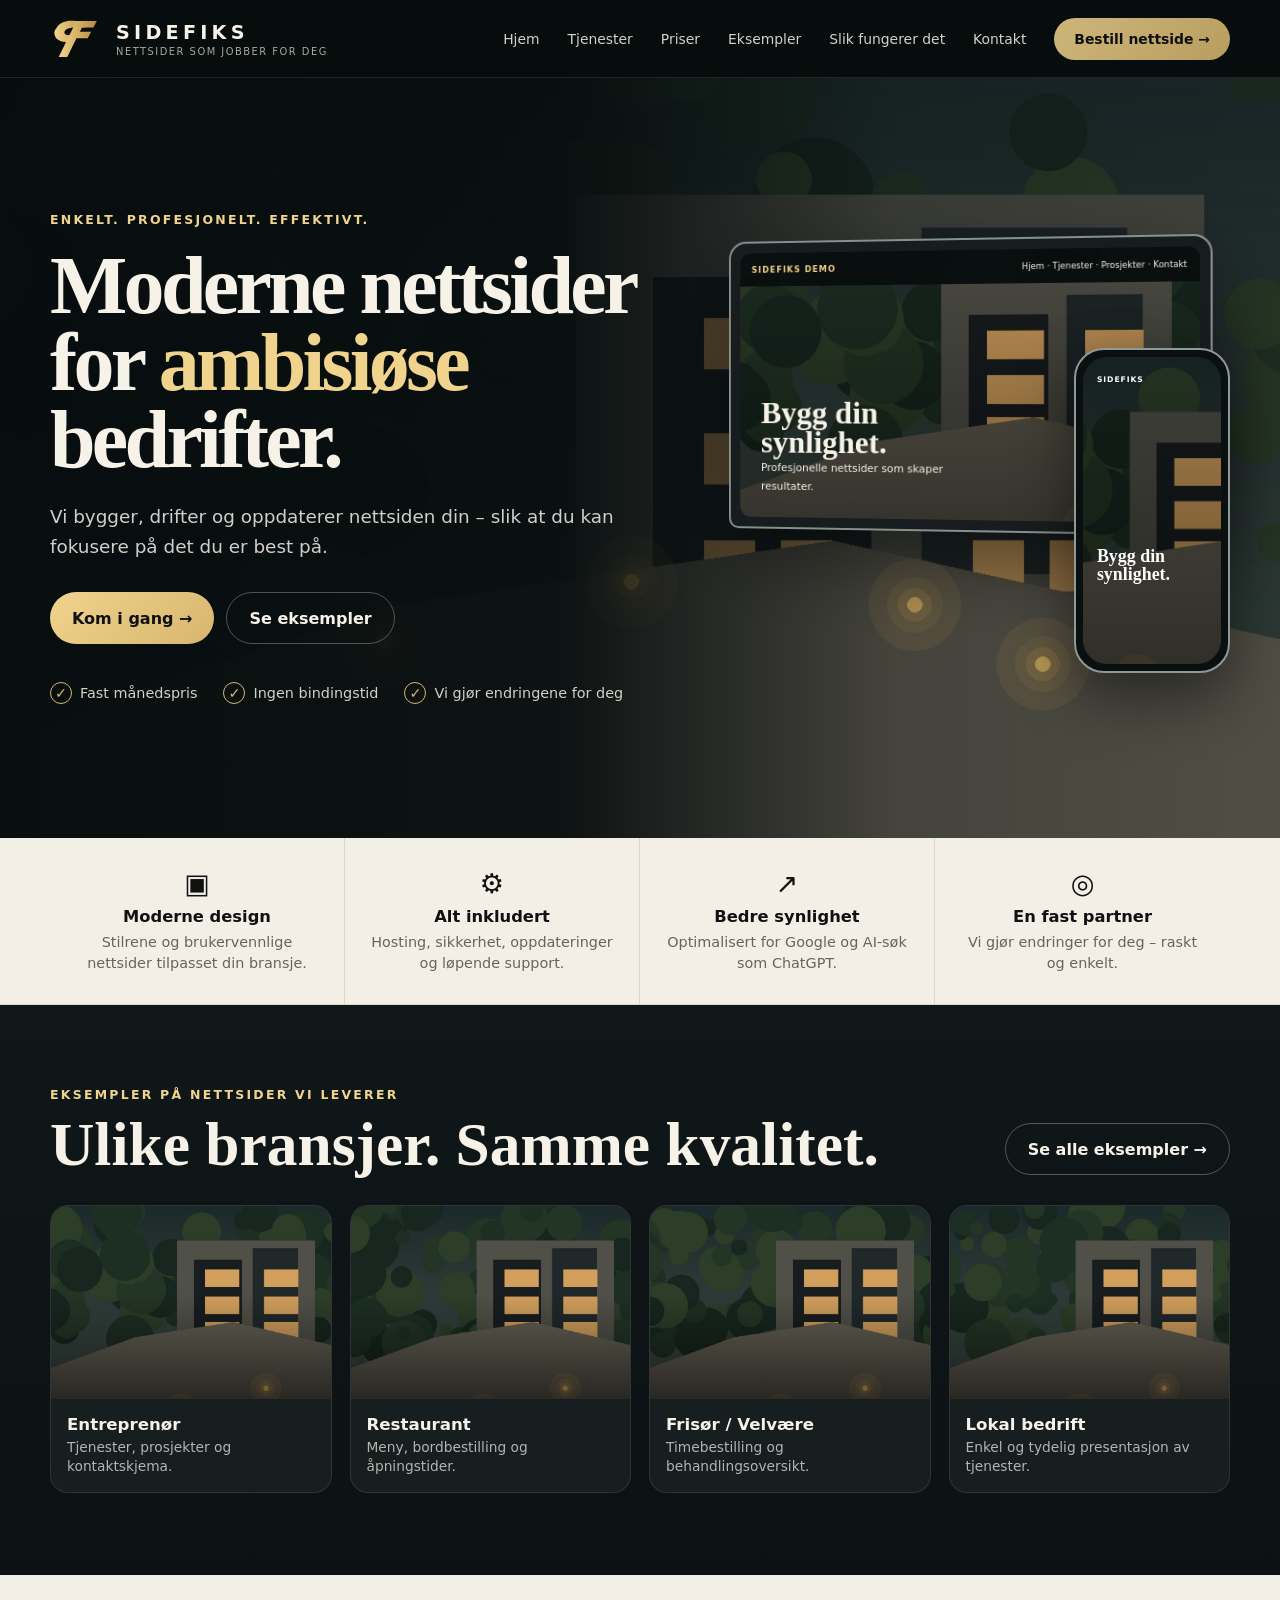
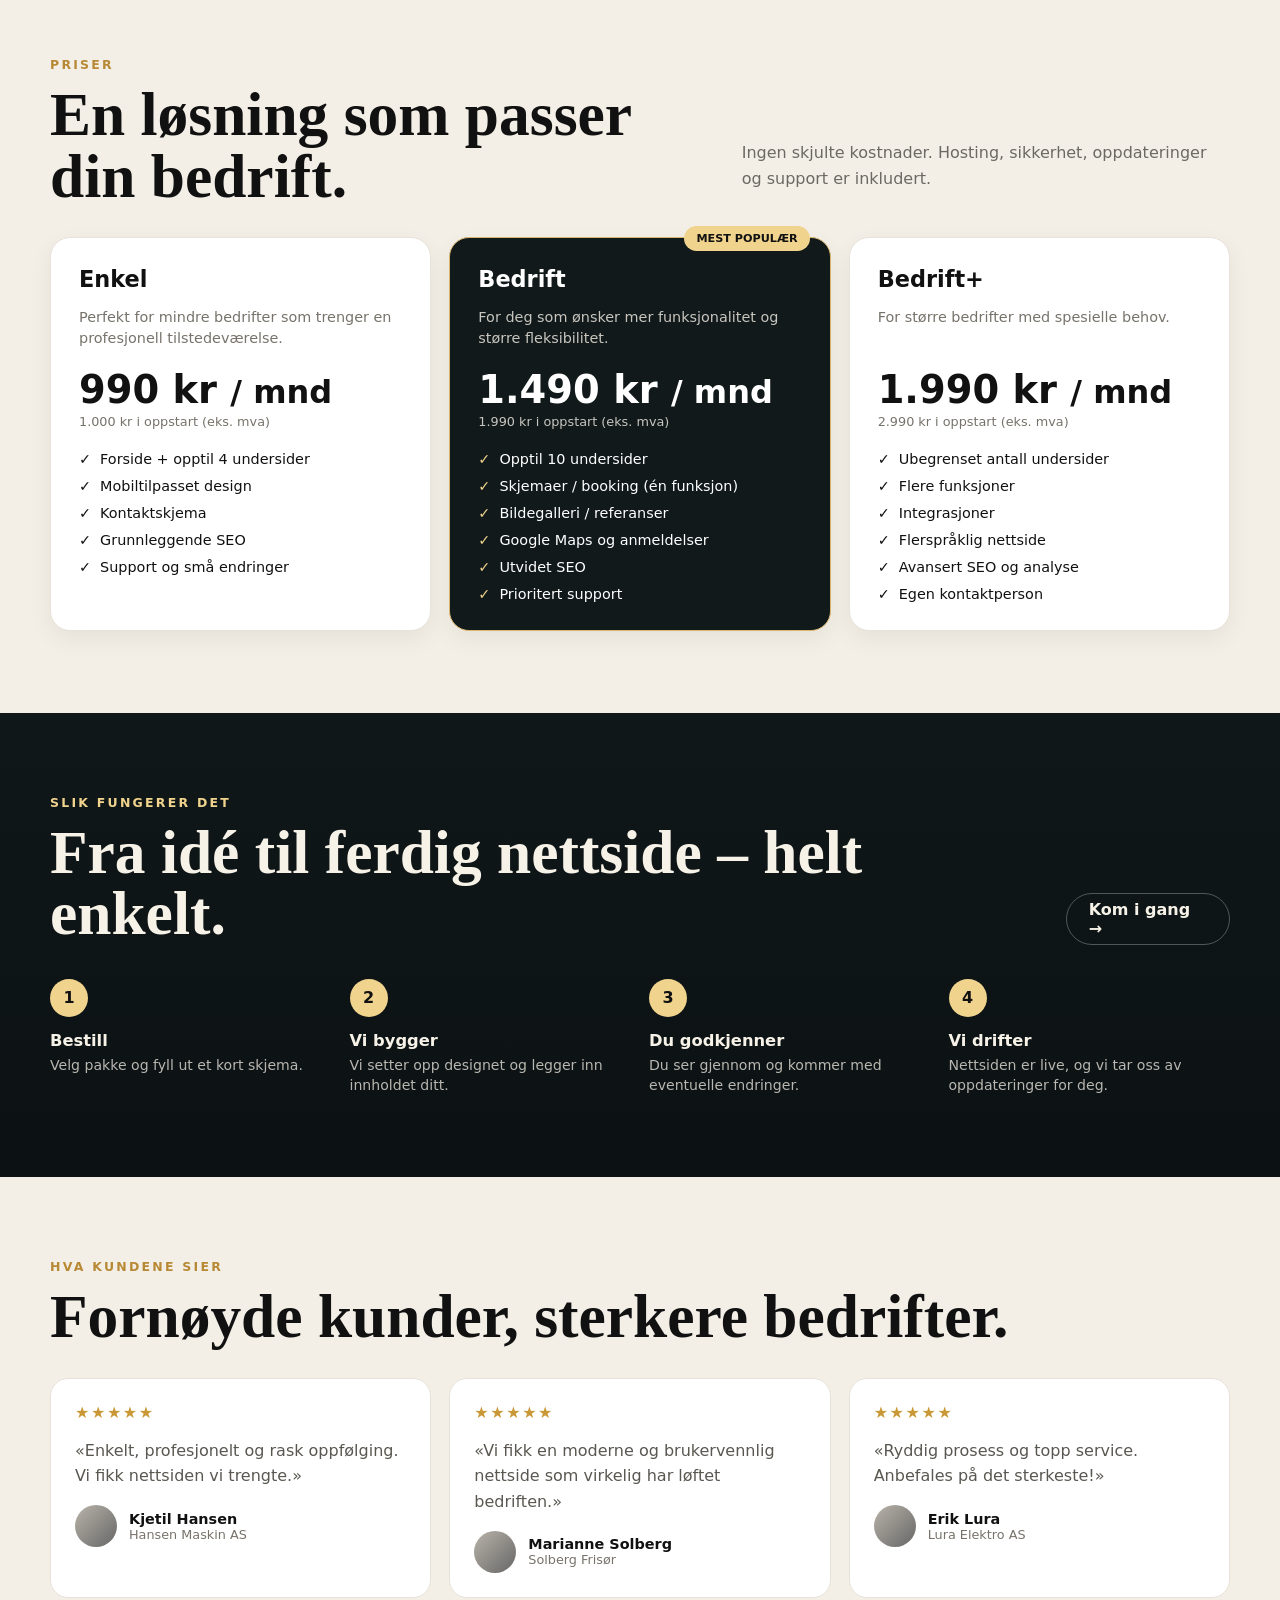
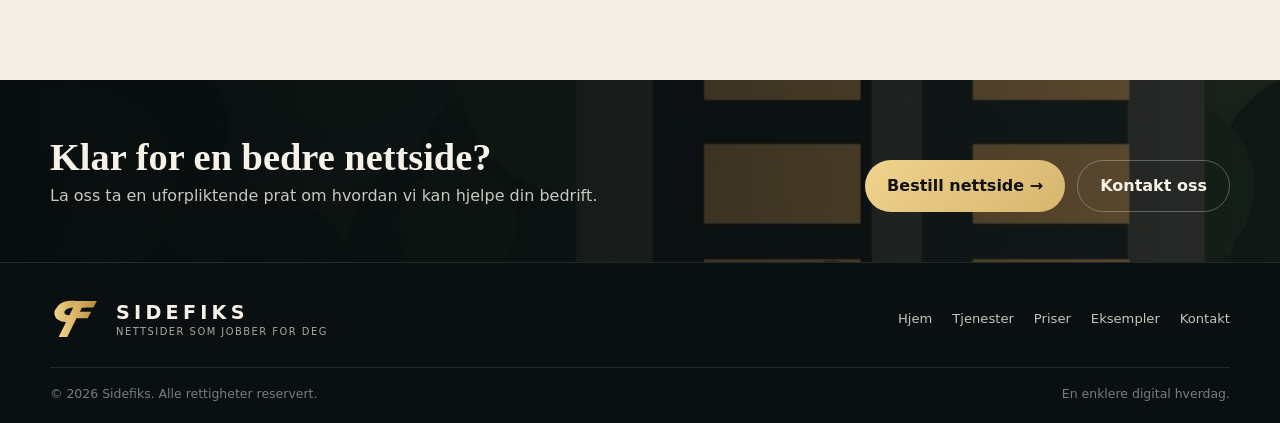
==== index.html @ fcc6a1d0 "Add files via upload" ====
<!doctype html>
<html lang="no">
<head>
<meta charset="utf-8">
<meta name="viewport" content="width=device-width,initial-scale=1,viewport-fit=cover">
<title>Sidefiks – nettsider som jobber for deg</title>
<meta name="description" content="Moderne nettsider for ambisiøse bedrifter. Vi bygger, drifter og oppdaterer nettsiden din.">
<style>
:root{
 --bg:#0e1415; --bg2:#11191a; --ink:#f7f2e8; --muted:#b8b7b1;
 --cream:#f3efe7; --cream2:#fffdf8; --gold:#d7b66f; --gold2:#f0d38d;
 --dark:#101617; --line:rgba(255,255,255,.10); --radius:24px; --header:78px;
}
*{box-sizing:border-box}
html{scroll-behavior:smooth;scroll-padding-top:var(--header)}
body{margin:0;font-family:Inter,ui-sans-serif,system-ui,-apple-system,BlinkMacSystemFont,"Segoe UI",sans-serif;background:var(--bg);color:var(--ink);overflow-x:hidden}
a{color:inherit;text-decoration:none}
button,input,textarea{font:inherit}
img{max-width:100%;display:block}
.wrap{width:min(1180px,calc(100% - 40px));margin:auto}
.header{position:fixed;top:0;left:0;right:0;height:var(--header);z-index:1000;background:rgba(7,12,13,.92);backdrop-filter:blur(18px);border-bottom:1px solid var(--line)}
.header .wrap{height:100%;display:flex;align-items:center;justify-content:space-between}
.brand{display:flex;align-items:center;gap:14px}
.logo-mark{width:52px;height:44px}
.brand-text strong{font-size:1.2rem;letter-spacing:.22em;font-weight:700}
.brand-text span{display:block;color:#a9a79f;font-size:.62rem;letter-spacing:.15em;margin-top:2px}
.nav{display:flex;gap:28px;align-items:center;font-size:.87rem}
.nav a{opacity:.86}
.nav a:hover{opacity:1}
.cta{background:linear-gradient(135deg,var(--gold2),var(--gold));color:#111;padding:13px 20px;border-radius:999px;font-weight:800}
.menu{display:none;background:none;border:0;color:white;width:44px;height:44px;position:relative}
.menu i,.menu:before,.menu:after{content:"";position:absolute;left:9px;right:9px;height:2px;background:white;transition:.25s}
.menu:before{top:13px} .menu i{top:21px} .menu:after{top:29px}
.mobile-nav{display:none}
main{padding-top:var(--header)}
.hero{position:relative;min-height:760px;background:
linear-gradient(90deg,rgba(7,13,14,.98) 0%,rgba(7,13,14,.93) 44%,rgba(7,13,14,.32) 70%,rgba(7,13,14,.2)),
url('[data-uri]') center/cover no-repeat}
.hero .wrap{min-height:760px;display:grid;grid-template-columns:1.02fr .98fr;align-items:center}
.kicker{color:var(--gold2);font-size:.78rem;font-weight:900;letter-spacing:.18em;text-transform:uppercase}
.hero h1,.section h2{font-family:Georgia,"Times New Roman",serif}
.hero h1{font-size:clamp(3.4rem,6.4vw,6.3rem);line-height:.94;letter-spacing:-.045em;margin:20px 0 24px;max-width:690px}
.hero h1 em{font-style:normal;color:var(--gold2)}
.hero p{color:#d0cfca;font-size:1.15rem;line-height:1.65;max-width:610px}
.actions{display:flex;gap:12px;margin-top:30px;flex-wrap:wrap}
.btn{display:inline-flex;align-items:center;justify-content:center;gap:10px;min-height:52px;padding:0 22px;border-radius:999px;font-weight:850;border:1px solid rgba(255,255,255,.28)}
.btn.primary{background:linear-gradient(135deg,var(--gold2),var(--gold));color:#111;border:none}
.trust{display:flex;gap:26px;flex-wrap:wrap;margin-top:38px;color:#d4d1c9;font-size:.9rem}
.trust span:before{content:"✓";display:inline-grid;place-items:center;width:20px;height:20px;border:1px solid var(--gold);border-radius:50%;color:var(--gold);margin-right:8px}
.device-stage{position:relative;height:540px}
.laptop{position:absolute;right:4%;top:50px;width:84%;aspect-ratio:1.65;background:#171d1e;border:2px solid #87908d;border-radius:18px 18px 10px 10px;padding:10px;box-shadow:0 30px 80px rgba(0,0,0,.45);transform:perspective(900px) rotateY(-6deg)}
.laptop-screen{height:100%;border-radius:11px;background:linear-gradient(180deg,rgba(0,0,0,.08),rgba(0,0,0,.45)),url('[data-uri]') center/cover;position:relative;overflow:hidden}
.mini-top{height:34px;background:rgba(7,12,13,.9);display:flex;align-items:center;justify-content:space-between;padding:0 12px;font-size:.53rem}
.mini-logo{color:var(--gold2);font-weight:900;letter-spacing:.12em}
.mini-hero{position:absolute;left:22px;bottom:24px;max-width:45%}
.mini-hero b{font-family:Georgia,serif;font-size:2rem;display:block;line-height:.95}
.mini-hero span{font-size:.68rem}
.phone{position:absolute;right:0;top:160px;width:27%;aspect-ratio:.48;background:#0a0f10;border:2px solid #8f9997;border-radius:30px;padding:7px;box-shadow:0 24px 60px rgba(0,0,0,.48)}
.phone-screen{height:100%;border-radius:24px;background:linear-gradient(rgba(0,0,0,.2),rgba(0,0,0,.5)),url('[data-uri]') center/cover;position:relative}
.phone-screen:before{content:"SIDEFIKS";position:absolute;top:18px;left:14px;color:#fff;font-size:.48rem;font-weight:900;letter-spacing:.12em}
.phone-screen:after{content:"Bygg din synlighet.";position:absolute;left:14px;right:10px;bottom:80px;font:700 1.12rem/1 Georgia,serif;color:white}
.features{background:var(--cream);color:#111;border-bottom:1px solid #ded8ca}
.feature-grid{display:grid;grid-template-columns:repeat(4,1fr)}
.feature{padding:30px 22px;text-align:center;border-right:1px solid #ddd7ca}
.feature:last-child{border-right:0}
.icon{font-size:1.7rem;margin-bottom:8px}
.feature strong{display:block;font-size:1.02rem;margin-bottom:6px}
.feature span{display:block;color:#65645e;font-size:.9rem;line-height:1.45}
.section{padding:82px 0}
.section.dark{background:linear-gradient(180deg,#101718,#0c1213)}
.section.light{background:var(--cream);color:#111}
.section-head{display:flex;justify-content:space-between;gap:30px;align-items:end;margin-bottom:30px}
.section h2{font-size:clamp(2.5rem,4.8vw,4.4rem);line-height:1;margin:12px 0 0}
.section-head p{max-width:520px;color:#6b6963;line-height:1.6}
.portfolio-grid{display:grid;grid-template-columns:repeat(4,1fr);gap:18px}
.work-card{border-radius:18px;overflow:hidden;background:#171e1f;border:1px solid rgba(255,255,255,.1)}
.work-shot{aspect-ratio:1.45;background-size:cover;background-position:center;position:relative}
.work-shot:after{content:"";position:absolute;inset:0;background:linear-gradient(transparent 45%,rgba(0,0,0,.58))}
.work-meta{padding:16px}
.work-meta strong{display:block;font-size:1.04rem}
.work-meta span{display:block;color:#b5b4ae;font-size:.86rem;margin-top:4px;line-height:1.4}
.pricing{display:grid;grid-template-columns:repeat(3,1fr);gap:18px;align-items:stretch}
.price{background:#fff;border-radius:20px;padding:28px;box-shadow:0 8px 25px rgba(0,0,0,.06);border:1px solid #e8e3d9;position:relative}
.price.featured{background:#11191a;color:white;border:1px solid var(--gold)}
.badge{position:absolute;top:-12px;right:20px;background:var(--gold2);color:#111;padding:6px 12px;border-radius:999px;font-size:.7rem;font-weight:900}
.price h3{font-size:1.4rem;margin:0}
.price .sub{color:#77736b;font-size:.9rem;line-height:1.45;min-height:42px}
.price.featured .sub{color:#c8c6bf}
.amount{font-size:2.4rem;font-weight:900;margin:18px 0 2px}
.start{font-size:.8rem;color:#77736b}
.price.featured .start{color:#c8c6bf}
.price ul{list-style:none;padding:0;margin:22px 0 0;display:grid;gap:11px;font-size:.9rem}
.price li:before{content:"✓";font-weight:900;margin-right:9px}
.price.featured li:before{color:var(--gold2)}
.process{display:grid;grid-template-columns:repeat(4,1fr);gap:18px;margin-top:34px}
.step{padding-right:20px}
.num{width:38px;height:38px;border-radius:50%;display:grid;place-items:center;background:var(--gold2);color:#111;font-weight:900;margin-bottom:14px}
.step strong{display:block;font-size:1.02rem;margin-bottom:5px}
.step span{color:#b9b7b1;font-size:.88rem;line-height:1.45}
.testimonials{display:grid;grid-template-columns:repeat(3,1fr);gap:18px}
.quote{background:#fff;border:1px solid #e8e3d9;border-radius:18px;padding:24px}
.stars{color:#c99837;letter-spacing:.1em}
.quote p{color:#595750;line-height:1.6}
.person{display:flex;gap:12px;align-items:center;margin-top:16px}
.avatar{width:42px;height:42px;border-radius:50%;background:linear-gradient(135deg,#b9b4aa,#666)}
.person strong{display:block;font-size:.9rem}
.person span{display:block;color:#77736b;font-size:.8rem}
.cta-strip{background:linear-gradient(90deg,rgba(7,12,13,.97),rgba(7,12,13,.55)),url('[data-uri]') center/cover;padding:50px 0}
.cta-strip .wrap{display:flex;align-items:center;justify-content:space-between;gap:24px}
.cta-strip h2{font:700 2.4rem/1.1 Georgia,serif;margin:0}
.footer{background:#0a1011;border-top:1px solid var(--line);padding:34px 0 22px}
.footer-top{display:flex;justify-content:space-between;align-items:center;gap:30px}
.footer-nav{display:flex;gap:20px;font-size:.82rem;color:#c6c3bb}
.copyright{border-top:1px solid var(--line);margin-top:26px;padding-top:18px;color:#777c7c;font-size:.78rem;display:flex;justify-content:space-between}
@media(max-width:920px){
  :root{--header:66px}
  .wrap{width:min(100% - 28px,1180px)}
  .nav{display:none} .menu{display:block}
  .brand-text strong{font-size:1rem} .brand-text span{font-size:.55rem}
  .mobile-nav{position:fixed;top:var(--header);left:0;right:0;background:#0b1112;z-index:999;padding:12px 18px 22px;border-bottom:1px solid var(--line)}
  .mobile-nav.open{display:block}
  .mobile-nav a{display:block;padding:13px 5px;border-bottom:1px solid var(--line);font-weight:750}
  .hero{min-height:auto;background:linear-gradient(180deg,rgba(7,13,14,.97),rgba(7,13,14,.80)),url('[data-uri]') center/cover}
  .hero .wrap{min-height:auto;grid-template-columns:1fr;padding:44px 0 24px}
  .hero h1{font-size:clamp(3rem,14vw,4.6rem);margin:14px 0 18px}
  .hero p{font-size:1rem;margin:0}
  .trust{gap:12px 20px;margin-top:24px}
  .device-stage{height:330px;margin-top:8px}
  .laptop{width:86%;right:8%;top:24px}
  .phone{width:27%;right:0;top:92px}
  .feature-grid{grid-template-columns:1fr 1fr}
  .feature{padding:20px 12px}
  .feature:nth-child(2){border-right:0}
  .feature:nth-child(-n+2){border-bottom:1px solid #ddd7ca}
  .section{padding:54px 0}
  .section-head{display:block;margin-bottom:22px}
  .section-head p{margin:10px 0 0}
  .portfolio-grid{grid-template-columns:1fr 1fr}
  .pricing{grid-template-columns:1fr}
  .process{grid-template-columns:1fr 1fr}
  .testimonials{grid-template-columns:1fr}
  .cta-strip .wrap{display:block}
  .cta-strip .actions{margin-top:18px}
  .footer-top{display:block}
  .footer-nav{margin-top:18px;flex-wrap:wrap}
}
@media(max-width:560px){
  .logo-mark{width:44px;height:38px}
  .hero .wrap{padding-top:34px}
  .hero h1{font-size:3.55rem}
  .actions{display:grid;grid-template-columns:1fr 1fr;gap:9px}
  .btn{padding:0 14px;font-size:.9rem}
  .trust{font-size:.8rem}
  .device-stage{height:280px}
  .portfolio-grid{grid-template-columns:1fr}
  .process{grid-template-columns:1fr}
  .cta-strip h2{font-size:2rem}
  .copyright{display:block}
  .copyright span+span{display:block;margin-top:8px}
}
</style>
</head>
<body>
<header class="header">
 <div class="wrap">
  <a class="brand" href="#hjem" aria-label="Sidefiks hjem">
   <svg class="logo-mark" viewBox="0 0 120 95" aria-hidden="true">
    <defs><linearGradient id="g" x1="0" x2="1"><stop stop-color="#f2d48a"/><stop offset="1" stop-color="#b88b3d"/></linearGradient></defs>
    <path d="M15 22C23 8 40 3 61 6H89L82 21H58C45 21 37 24 34 29C31 35 36 39 48 39H64L56 55H42C25 55 13 49 11 39C9 33 10 27 15 22Z" fill="url(#g)"/>
    <path d="M56 6H108L100 21H74L69 31H95L87 46H61L40 89H20L61 6Z" fill="url(#g)"/>
   </svg>
   <span class="brand-text"><strong>SIDEFIKS</strong><span>NETTSIDER SOM JOBBER FOR DEG</span></span>
  </a>
  <nav class="nav">
   <a href="#hjem">Hjem</a><a href="#tjenester">Tjenester</a><a href="#priser">Priser</a><a href="#eksempler">Eksempler</a><a href="#prosess">Slik fungerer det</a><a href="#kontakt">Kontakt</a>
   <a class="cta" href="#priser">Bestill nettside →</a>
  </nav>
  <button class="menu" aria-label="Åpne meny"><i></i></button>
 </div>
</header>
<nav class="mobile-nav">
 <a href="#hjem">Hjem</a><a href="#tjenester">Tjenester</a><a href="#priser">Priser</a><a href="#eksempler">Eksempler</a><a href="#prosess">Slik fungerer det</a><a href="#kontakt">Kontakt</a>
</nav>

<main>
<section class="hero" id="hjem">
 <div class="wrap">
  <div>
   <div class="kicker">Enkelt. Profesjonelt. Effektivt.</div>
   <h1>Moderne nettsider for <em>ambisiøse</em> bedrifter.</h1>
   <p>Vi bygger, drifter og oppdaterer nettsiden din – slik at du kan fokusere på det du er best på.</p>
   <div class="actions"><a class="btn primary" href="#priser">Kom i gang →</a><a class="btn" href="#eksempler">Se eksempler</a></div>
   <div class="trust"><span>Fast månedspris</span><span>Ingen bindingstid</span><span>Vi gjør endringene for deg</span></div>
  </div>
  <div class="device-stage" aria-label="Eksempel på responsiv nettside">
   <div class="laptop"><div class="laptop-screen"><div class="mini-top"><span class="mini-logo">SIDEFIKS DEMO</span><span>Hjem · Tjenester · Prosjekter · Kontakt</span></div><div class="mini-hero"><b>Bygg din synlighet.</b><span>Profesjonelle nettsider som skaper resultater.</span></div></div></div>
   <div class="phone"><div class="phone-screen"></div></div>
  </div>
 </div>
</section>

<section class="features" id="tjenester">
 <div class="wrap feature-grid">
  <div class="feature"><div class="icon">▣</div><strong>Moderne design</strong><span>Stilrene og brukervennlige nettsider tilpasset din bransje.</span></div>
  <div class="feature"><div class="icon">⚙</div><strong>Alt inkludert</strong><span>Hosting, sikkerhet, oppdateringer og løpende support.</span></div>
  <div class="feature"><div class="icon">↗</div><strong>Bedre synlighet</strong><span>Optimalisert for Google og AI-søk som ChatGPT.</span></div>
  <div class="feature"><div class="icon">◎</div><strong>En fast partner</strong><span>Vi gjør endringer for deg – raskt og enkelt.</span></div>
 </div>
</section>

<section class="section dark" id="eksempler">
 <div class="wrap">
  <div class="section-head">
   <div><div class="kicker">Eksempler på nettsider vi leverer</div><h2>Ulike bransjer. Samme kvalitet.</h2></div>
   <a class="btn" href="#kontakt">Se alle eksempler →</a>
  </div>
  <div class="portfolio-grid">
   <article class="work-card"><div class="work-shot" style="background-image:url('[data-uri]')"></div><div class="work-meta"><strong>Entreprenør</strong><span>Tjenester, prosjekter og kontaktskjema.</span></div></article>
   <article class="work-card"><div class="work-shot" style="background-image:url('[data-uri]')"></div><div class="work-meta"><strong>Restaurant</strong><span>Meny, bordbestilling og åpningstider.</span></div></article>
   <article class="work-card"><div class="work-shot" style="background-image:url('[data-uri]')"></div><div class="work-meta"><strong>Frisør / Velvære</strong><span>Timebestilling og behandlingsoversikt.</span></div></article>
   <article class="work-card"><div class="work-shot" style="background-image:url('[data-uri]')"></div><div class="work-meta"><strong>Lokal bedrift</strong><span>Enkel og tydelig presentasjon av tjenester.</span></div></article>
  </div>
 </div>
</section>

<section class="section light" id="priser">
 <div class="wrap">
  <div class="section-head">
   <div><div class="kicker" style="color:#b88935">Priser</div><h2>En løsning som passer din bedrift.</h2></div>
   <p>Ingen skjulte kostnader. Hosting, sikkerhet, oppdateringer og support er inkludert.</p>
  </div>
  <div class="pricing">
   <article class="price"><h3>Enkel</h3><p class="sub">Perfekt for mindre bedrifter som trenger en profesjonell tilstedeværelse.</p><div class="amount">990 kr <small>/ mnd</small></div><div class="start">1.000 kr i oppstart (eks. mva)</div><ul><li>Forside + opptil 4 undersider</li><li>Mobiltilpasset design</li><li>Kontaktskjema</li><li>Grunnleggende SEO</li><li>Support og små endringer</li></ul></article>
   <article class="price featured"><div class="badge">MEST POPULÆR</div><h3>Bedrift</h3><p class="sub">For deg som ønsker mer funksjonalitet og større fleksibilitet.</p><div class="amount">1.490 kr <small>/ mnd</small></div><div class="start">1.990 kr i oppstart (eks. mva)</div><ul><li>Opptil 10 undersider</li><li>Skjemaer / booking (én funksjon)</li><li>Bildegalleri / referanser</li><li>Google Maps og anmeldelser</li><li>Utvidet SEO</li><li>Prioritert support</li></ul></article>
   <article class="price"><h3>Bedrift+</h3><p class="sub">For større bedrifter med spesielle behov.</p><div class="amount">1.990 kr <small>/ mnd</small></div><div class="start">2.990 kr i oppstart (eks. mva)</div><ul><li>Ubegrenset antall undersider</li><li>Flere funksjoner</li><li>Integrasjoner</li><li>Flerspråklig nettside</li><li>Avansert SEO og analyse</li><li>Egen kontaktperson</li></ul></article>
  </div>
 </div>
</section>

<section class="section dark" id="prosess">
 <div class="wrap">
  <div class="section-head"><div><div class="kicker">Slik fungerer det</div><h2>Fra idé til ferdig nettside – helt enkelt.</h2></div><a class="btn" href="#kontakt">Kom i gang →</a></div>
  <div class="process">
   <div class="step"><div class="num">1</div><strong>Bestill</strong><span>Velg pakke og fyll ut et kort skjema.</span></div>
   <div class="step"><div class="num">2</div><strong>Vi bygger</strong><span>Vi setter opp designet og legger inn innholdet ditt.</span></div>
   <div class="step"><div class="num">3</div><strong>Du godkjenner</strong><span>Du ser gjennom og kommer med eventuelle endringer.</span></div>
   <div class="step"><div class="num">4</div><strong>Vi drifter</strong><span>Nettsiden er live, og vi tar oss av oppdateringer for deg.</span></div>
  </div>
 </div>
</section>

<section class="section light">
 <div class="wrap">
  <div class="section-head"><div><div class="kicker" style="color:#b88935">Hva kundene sier</div><h2>Fornøyde kunder, sterkere bedrifter.</h2></div></div>
  <div class="testimonials">
   <div class="quote"><div class="stars">★★★★★</div><p>«Enkelt, profesjonelt og rask oppfølging. Vi fikk nettsiden vi trengte.»</p><div class="person"><div class="avatar"></div><div><strong>Kjetil Hansen</strong><span>Hansen Maskin AS</span></div></div></div>
   <div class="quote"><div class="stars">★★★★★</div><p>«Vi fikk en moderne og brukervennlig nettside som virkelig har løftet bedriften.»</p><div class="person"><div class="avatar"></div><div><strong>Marianne Solberg</strong><span>Solberg Frisør</span></div></div></div>
   <div class="quote"><div class="stars">★★★★★</div><p>«Ryddig prosess og topp service. Anbefales på det sterkeste!»</p><div class="person"><div class="avatar"></div><div><strong>Erik Lura</strong><span>Lura Elektro AS</span></div></div></div>
  </div>
 </div>
</section>

<section class="cta-strip" id="kontakt">
 <div class="wrap">
  <div><h2>Klar for en bedre nettside?</h2><p style="color:#c9c7c1;margin:8px 0 0">La oss ta en uforpliktende prat om hvordan vi kan hjelpe din bedrift.</p></div>
  <div class="actions"><a class="btn primary" href="mailto:hei@sidefiks.no">Bestill nettside →</a><a class="btn" href="mailto:hei@sidefiks.no">Kontakt oss</a></div>
 </div>
</section>
</main>

<footer class="footer">
 <div class="wrap">
  <div class="footer-top">
   <a class="brand" href="#hjem">
    <svg class="logo-mark" viewBox="0 0 120 95" aria-hidden="true"><defs><linearGradient id="g2" x1="0" x2="1"><stop stop-color="#f2d48a"/><stop offset="1" stop-color="#b88b3d"/></linearGradient></defs><path d="M15 22C23 8 40 3 61 6H89L82 21H58C45 21 37 24 34 29C31 35 36 39 48 39H64L56 55H42C25 55 13 49 11 39C9 33 10 27 15 22Z" fill="url(#g2)"/><path d="M56 6H108L100 21H74L69 31H95L87 46H61L40 89H20L61 6Z" fill="url(#g2)"/></svg>
    <span class="brand-text"><strong>SIDEFIKS</strong><span>NETTSIDER SOM JOBBER FOR DEG</span></span>
   </a>
   <nav class="footer-nav"><a href="#hjem">Hjem</a><a href="#tjenester">Tjenester</a><a href="#priser">Priser</a><a href="#eksempler">Eksempler</a><a href="#kontakt">Kontakt</a></nav>
  </div>
  <div class="copyright"><span>© 2026 Sidefiks. Alle rettigheter reservert.</span><span>En enklere digital hverdag.</span></div>
 </div>
</footer>

<script>
const menu=document.querySelector('.menu'), mobile=document.querySelector('.mobile-nav');
menu.addEventListener('click',()=>mobile.classList.toggle('open'));
mobile.querySelectorAll('a').forEach(a=>a.addEventListener('click',()=>mobile.classList.remove('open')));
</script>
</body>
</html>
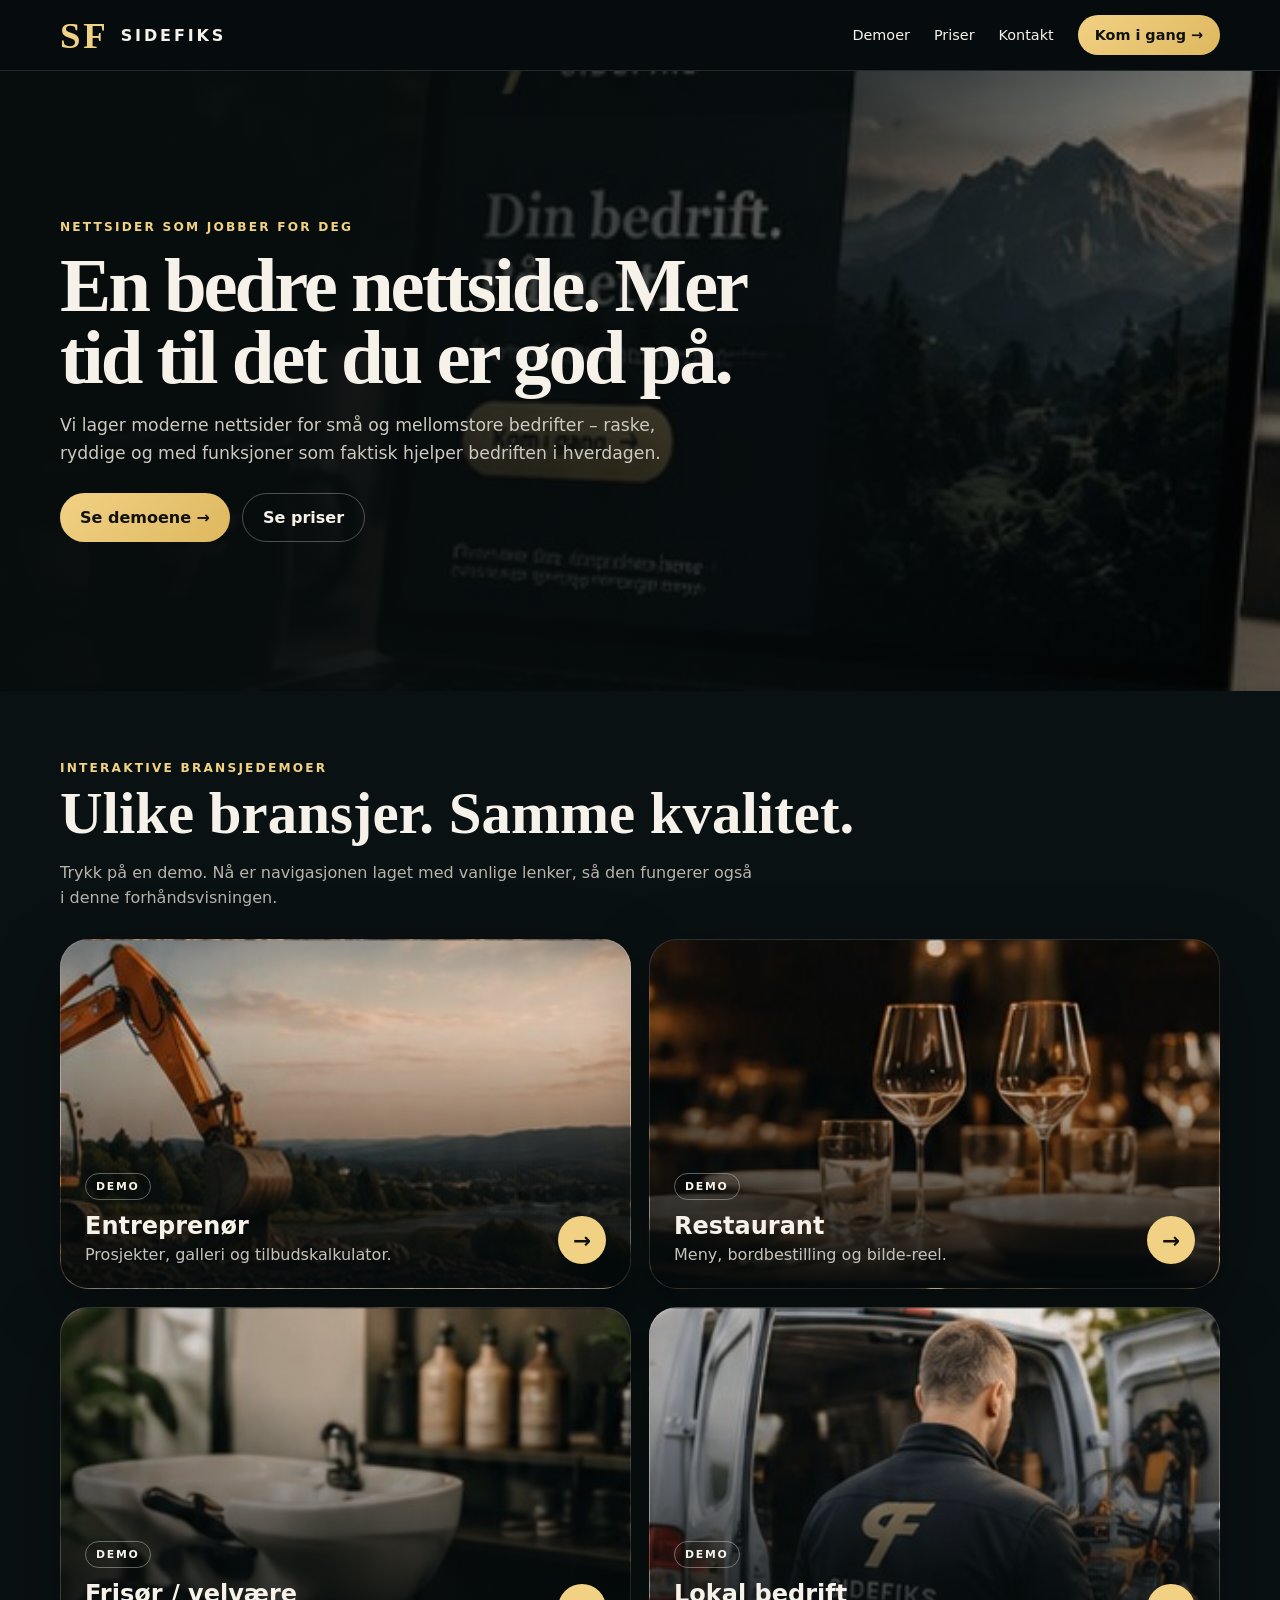
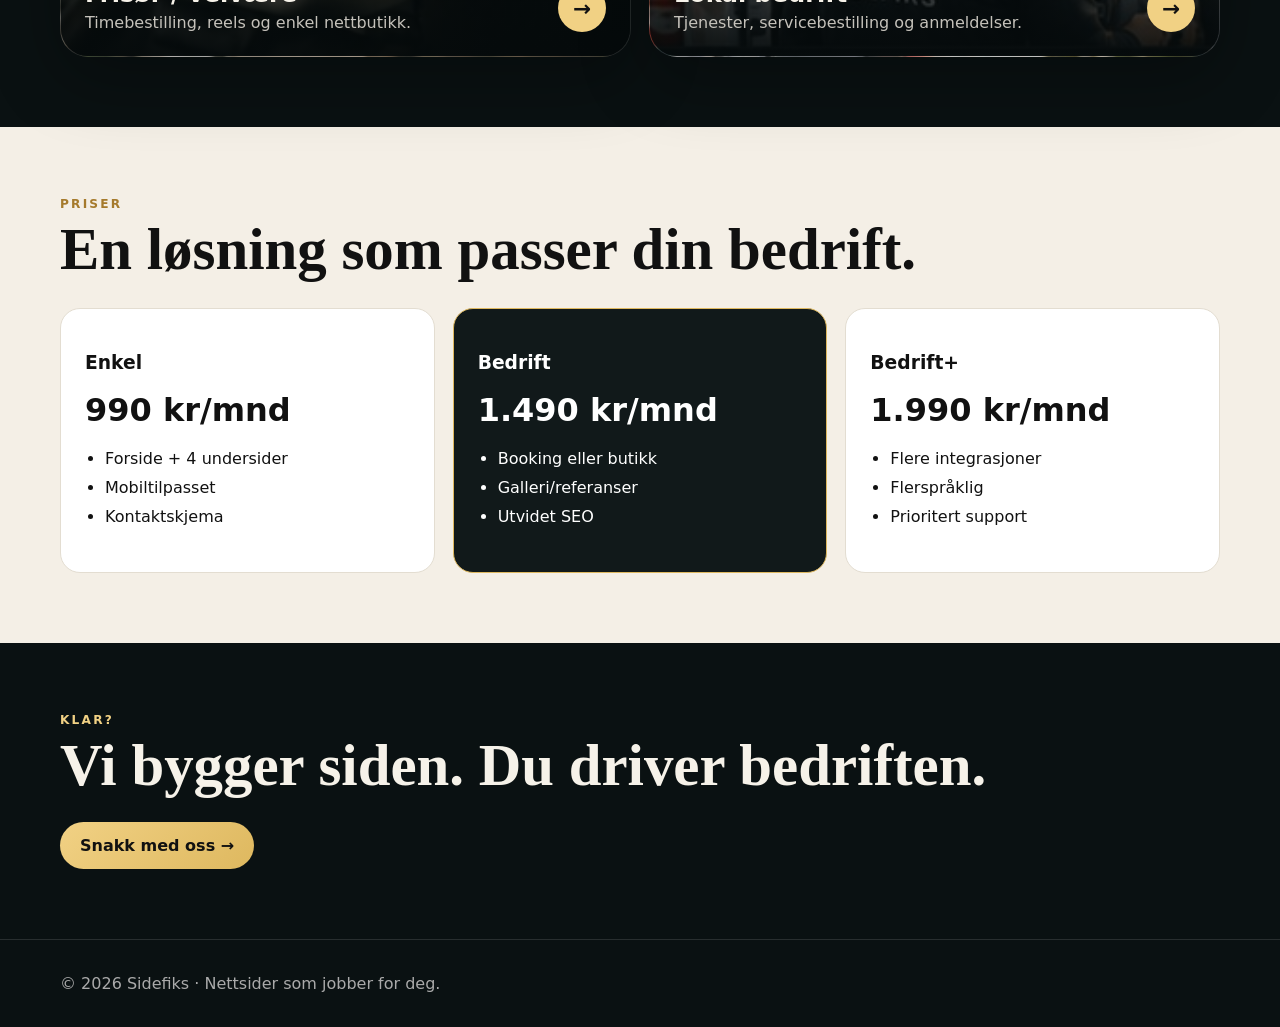
==== commit 8b22c94d: "Add files via upload" ====
--- a/index.html
+++ b/index.html
@@ -3,288 +3,70 @@
 <head>
 <meta charset="utf-8">
 <meta name="viewport" content="width=device-width,initial-scale=1,viewport-fit=cover">
-<title>Sidefiks – nettsider som jobber for deg</title>
-<meta name="description" content="Moderne nettsider for ambisiøse bedrifter. Vi bygger, drifter og oppdaterer nettsiden din.">
+<title>Sidefiks – interaktive bransjedemoer</title>
 <style>
-:root{
- --bg:#0e1415; --bg2:#11191a; --ink:#f7f2e8; --muted:#b8b7b1;
- --cream:#f3efe7; --cream2:#fffdf8; --gold:#d7b66f; --gold2:#f0d38d;
- --dark:#101617; --line:rgba(255,255,255,.10); --radius:24px; --header:78px;
-}
-*{box-sizing:border-box}
-html{scroll-behavior:smooth;scroll-padding-top:var(--header)}
-body{margin:0;font-family:Inter,ui-sans-serif,system-ui,-apple-system,BlinkMacSystemFont,"Segoe UI",sans-serif;background:var(--bg);color:var(--ink);overflow-x:hidden}
-a{color:inherit;text-decoration:none}
-button,input,textarea{font:inherit}
-img{max-width:100%;display:block}
-.wrap{width:min(1180px,calc(100% - 40px));margin:auto}
-.header{position:fixed;top:0;left:0;right:0;height:var(--header);z-index:1000;background:rgba(7,12,13,.92);backdrop-filter:blur(18px);border-bottom:1px solid var(--line)}
-.header .wrap{height:100%;display:flex;align-items:center;justify-content:space-between}
-.brand{display:flex;align-items:center;gap:14px}
-.logo-mark{width:52px;height:44px}
-.brand-text strong{font-size:1.2rem;letter-spacing:.22em;font-weight:700}
-.brand-text span{display:block;color:#a9a79f;font-size:.62rem;letter-spacing:.15em;margin-top:2px}
-.nav{display:flex;gap:28px;align-items:center;font-size:.87rem}
-.nav a{opacity:.86}
-.nav a:hover{opacity:1}
-.cta{background:linear-gradient(135deg,var(--gold2),var(--gold));color:#111;padding:13px 20px;border-radius:999px;font-weight:800}
-.menu{display:none;background:none;border:0;color:white;width:44px;height:44px;position:relative}
-.menu i,.menu:before,.menu:after{content:"";position:absolute;left:9px;right:9px;height:2px;background:white;transition:.25s}
-.menu:before{top:13px} .menu i{top:21px} .menu:after{top:29px}
-.mobile-nav{display:none}
-main{padding-top:var(--header)}
-.hero{position:relative;min-height:760px;background:
-linear-gradient(90deg,rgba(7,13,14,.98) 0%,rgba(7,13,14,.93) 44%,rgba(7,13,14,.32) 70%,rgba(7,13,14,.2)),
-url('[data-uri]') center/cover no-repeat}
-.hero .wrap{min-height:760px;display:grid;grid-template-columns:1.02fr .98fr;align-items:center}
-.kicker{color:var(--gold2);font-size:.78rem;font-weight:900;letter-spacing:.18em;text-transform:uppercase}
-.hero h1,.section h2{font-family:Georgia,"Times New Roman",serif}
-.hero h1{font-size:clamp(3.4rem,6.4vw,6.3rem);line-height:.94;letter-spacing:-.045em;margin:20px 0 24px;max-width:690px}
-.hero h1 em{font-style:normal;color:var(--gold2)}
-.hero p{color:#d0cfca;font-size:1.15rem;line-height:1.65;max-width:610px}
-.actions{display:flex;gap:12px;margin-top:30px;flex-wrap:wrap}
-.btn{display:inline-flex;align-items:center;justify-content:center;gap:10px;min-height:52px;padding:0 22px;border-radius:999px;font-weight:850;border:1px solid rgba(255,255,255,.28)}
-.btn.primary{background:linear-gradient(135deg,var(--gold2),var(--gold));color:#111;border:none}
-.trust{display:flex;gap:26px;flex-wrap:wrap;margin-top:38px;color:#d4d1c9;font-size:.9rem}
-.trust span:before{content:"✓";display:inline-grid;place-items:center;width:20px;height:20px;border:1px solid var(--gold);border-radius:50%;color:var(--gold);margin-right:8px}
-.device-stage{position:relative;height:540px}
-.laptop{position:absolute;right:4%;top:50px;width:84%;aspect-ratio:1.65;background:#171d1e;border:2px solid #87908d;border-radius:18px 18px 10px 10px;padding:10px;box-shadow:0 30px 80px rgba(0,0,0,.45);transform:perspective(900px) rotateY(-6deg)}
-.laptop-screen{height:100%;border-radius:11px;background:linear-gradient(180deg,rgba(0,0,0,.08),rgba(0,0,0,.45)),url('[data-uri]') center/cover;position:relative;overflow:hidden}
-.mini-top{height:34px;background:rgba(7,12,13,.9);display:flex;align-items:center;justify-content:space-between;padding:0 12px;font-size:.53rem}
-.mini-logo{color:var(--gold2);font-weight:900;letter-spacing:.12em}
-.mini-hero{position:absolute;left:22px;bottom:24px;max-width:45%}
-.mini-hero b{font-family:Georgia,serif;font-size:2rem;display:block;line-height:.95}
-.mini-hero span{font-size:.68rem}
-.phone{position:absolute;right:0;top:160px;width:27%;aspect-ratio:.48;background:#0a0f10;border:2px solid #8f9997;border-radius:30px;padding:7px;box-shadow:0 24px 60px rgba(0,0,0,.48)}
-.phone-screen{height:100%;border-radius:24px;background:linear-gradient(rgba(0,0,0,.2),rgba(0,0,0,.5)),url('[data-uri]') center/cover;position:relative}
-.phone-screen:before{content:"SIDEFIKS";position:absolute;top:18px;left:14px;color:#fff;font-size:.48rem;font-weight:900;letter-spacing:.12em}
-.phone-screen:after{content:"Bygg din synlighet.";position:absolute;left:14px;right:10px;bottom:80px;font:700 1.12rem/1 Georgia,serif;color:white}
-.features{background:var(--cream);color:#111;border-bottom:1px solid #ded8ca}
-.feature-grid{display:grid;grid-template-columns:repeat(4,1fr)}
-.feature{padding:30px 22px;text-align:center;border-right:1px solid #ddd7ca}
-.feature:last-child{border-right:0}
-.icon{font-size:1.7rem;margin-bottom:8px}
-.feature strong{display:block;font-size:1.02rem;margin-bottom:6px}
-.feature span{display:block;color:#65645e;font-size:.9rem;line-height:1.45}
-.section{padding:82px 0}
-.section.dark{background:linear-gradient(180deg,#101718,#0c1213)}
-.section.light{background:var(--cream);color:#111}
-.section-head{display:flex;justify-content:space-between;gap:30px;align-items:end;margin-bottom:30px}
-.section h2{font-size:clamp(2.5rem,4.8vw,4.4rem);line-height:1;margin:12px 0 0}
-.section-head p{max-width:520px;color:#6b6963;line-height:1.6}
-.portfolio-grid{display:grid;grid-template-columns:repeat(4,1fr);gap:18px}
-.work-card{border-radius:18px;overflow:hidden;background:#171e1f;border:1px solid rgba(255,255,255,.1)}
-.work-shot{aspect-ratio:1.45;background-size:cover;background-position:center;position:relative}
-.work-shot:after{content:"";position:absolute;inset:0;background:linear-gradient(transparent 45%,rgba(0,0,0,.58))}
-.work-meta{padding:16px}
-.work-meta strong{display:block;font-size:1.04rem}
-.work-meta span{display:block;color:#b5b4ae;font-size:.86rem;margin-top:4px;line-height:1.4}
-.pricing{display:grid;grid-template-columns:repeat(3,1fr);gap:18px;align-items:stretch}
-.price{background:#fff;border-radius:20px;padding:28px;box-shadow:0 8px 25px rgba(0,0,0,.06);border:1px solid #e8e3d9;position:relative}
-.price.featured{background:#11191a;color:white;border:1px solid var(--gold)}
-.badge{position:absolute;top:-12px;right:20px;background:var(--gold2);color:#111;padding:6px 12px;border-radius:999px;font-size:.7rem;font-weight:900}
-.price h3{font-size:1.4rem;margin:0}
-.price .sub{color:#77736b;font-size:.9rem;line-height:1.45;min-height:42px}
-.price.featured .sub{color:#c8c6bf}
-.amount{font-size:2.4rem;font-weight:900;margin:18px 0 2px}
-.start{font-size:.8rem;color:#77736b}
-.price.featured .start{color:#c8c6bf}
-.price ul{list-style:none;padding:0;margin:22px 0 0;display:grid;gap:11px;font-size:.9rem}
-.price li:before{content:"✓";font-weight:900;margin-right:9px}
-.price.featured li:before{color:var(--gold2)}
-.process{display:grid;grid-template-columns:repeat(4,1fr);gap:18px;margin-top:34px}
-.step{padding-right:20px}
-.num{width:38px;height:38px;border-radius:50%;display:grid;place-items:center;background:var(--gold2);color:#111;font-weight:900;margin-bottom:14px}
-.step strong{display:block;font-size:1.02rem;margin-bottom:5px}
-.step span{color:#b9b7b1;font-size:.88rem;line-height:1.45}
-.testimonials{display:grid;grid-template-columns:repeat(3,1fr);gap:18px}
-.quote{background:#fff;border:1px solid #e8e3d9;border-radius:18px;padding:24px}
-.stars{color:#c99837;letter-spacing:.1em}
-.quote p{color:#595750;line-height:1.6}
-.person{display:flex;gap:12px;align-items:center;margin-top:16px}
-.avatar{width:42px;height:42px;border-radius:50%;background:linear-gradient(135deg,#b9b4aa,#666)}
-.person strong{display:block;font-size:.9rem}
-.person span{display:block;color:#77736b;font-size:.8rem}
-.cta-strip{background:linear-gradient(90deg,rgba(7,12,13,.97),rgba(7,12,13,.55)),url('[data-uri]') center/cover;padding:50px 0}
-.cta-strip .wrap{display:flex;align-items:center;justify-content:space-between;gap:24px}
-.cta-strip h2{font:700 2.4rem/1.1 Georgia,serif;margin:0}
-.footer{background:#0a1011;border-top:1px solid var(--line);padding:34px 0 22px}
-.footer-top{display:flex;justify-content:space-between;align-items:center;gap:30px}
-.footer-nav{display:flex;gap:20px;font-size:.82rem;color:#c6c3bb}
-.copyright{border-top:1px solid var(--line);margin-top:26px;padding-top:18px;color:#777c7c;font-size:.78rem;display:flex;justify-content:space-between}
-@media(max-width:920px){
-  :root{--header:66px}
-  .wrap{width:min(100% - 28px,1180px)}
-  .nav{display:none} .menu{display:block}
-  .brand-text strong{font-size:1rem} .brand-text span{font-size:.55rem}
-  .mobile-nav{position:fixed;top:var(--header);left:0;right:0;background:#0b1112;z-index:999;padding:12px 18px 22px;border-bottom:1px solid var(--line)}
-  .mobile-nav.open{display:block}
-  .mobile-nav a{display:block;padding:13px 5px;border-bottom:1px solid var(--line);font-weight:750}
-  .hero{min-height:auto;background:linear-gradient(180deg,rgba(7,13,14,.97),rgba(7,13,14,.80)),url('[data-uri]') center/cover}
-  .hero .wrap{min-height:auto;grid-template-columns:1fr;padding:44px 0 24px}
-  .hero h1{font-size:clamp(3rem,14vw,4.6rem);margin:14px 0 18px}
-  .hero p{font-size:1rem;margin:0}
-  .trust{gap:12px 20px;margin-top:24px}
-  .device-stage{height:330px;margin-top:8px}
-  .laptop{width:86%;right:8%;top:24px}
-  .phone{width:27%;right:0;top:92px}
-  .feature-grid{grid-template-columns:1fr 1fr}
-  .feature{padding:20px 12px}
-  .feature:nth-child(2){border-right:0}
-  .feature:nth-child(-n+2){border-bottom:1px solid #ddd7ca}
-  .section{padding:54px 0}
-  .section-head{display:block;margin-bottom:22px}
-  .section-head p{margin:10px 0 0}
-  .portfolio-grid{grid-template-columns:1fr 1fr}
-  .pricing{grid-template-columns:1fr}
-  .process{grid-template-columns:1fr 1fr}
-  .testimonials{grid-template-columns:1fr}
-  .cta-strip .wrap{display:block}
-  .cta-strip .actions{margin-top:18px}
-  .footer-top{display:block}
-  .footer-nav{margin-top:18px;flex-wrap:wrap}
-}
-@media(max-width:560px){
-  .logo-mark{width:44px;height:38px}
-  .hero .wrap{padding-top:34px}
-  .hero h1{font-size:3.55rem}
-  .actions{display:grid;grid-template-columns:1fr 1fr;gap:9px}
-  .btn{padding:0 14px;font-size:.9rem}
-  .trust{font-size:.8rem}
-  .device-stage{height:280px}
-  .portfolio-grid{grid-template-columns:1fr}
-  .process{grid-template-columns:1fr}
-  .cta-strip h2{font-size:2rem}
-  .copyright{display:block}
-  .copyright span+span{display:block;margin-top:8px}
-}
+:root{--bg:#0a1112;--panel:#141d1e;--text:#f6f2e9;--muted:#aaa8a1;--gold:#deb85f;--gold2:#f1d184;--cream:#f4efe6;--line:rgba(255,255,255,.12);--r:24px}
+*{box-sizing:border-box}html{scroll-behavior:smooth}body{margin:0;background:var(--bg);color:var(--text);font-family:Inter,system-ui,-apple-system,sans-serif}a{color:inherit;text-decoration:none}.wrap{width:min(1160px,calc(100% - 34px));margin:auto}.header{position:sticky;top:0;z-index:30;background:rgba(7,13,14,.95);backdrop-filter:blur(16px);border-bottom:1px solid var(--line)}.header .wrap{height:70px;display:flex;align-items:center;justify-content:space-between}.brand{display:flex;align-items:center;gap:12px;font-weight:900;letter-spacing:.18em}.sf{font:900 2.3rem Georgia;color:var(--gold2)}.nav{display:flex;gap:24px;align-items:center;font-size:.9rem}.pill{background:linear-gradient(135deg,var(--gold2),var(--gold));color:#111;padding:12px 17px;border-radius:999px;font-weight:900}.hero{min-height:620px;background:linear-gradient(90deg,rgba(7,12,13,.98),rgba(7,12,13,.75),rgba(7,12,13,.25)),url('[data-uri]') center/cover;display:grid;align-items:center}.kicker{color:var(--gold2);font-weight:900;font-size:.76rem;letter-spacing:.18em;text-transform:uppercase}h1,h2{font-family:Georgia,"Times New Roman",serif}h1{font-size:clamp(3.2rem,6vw,6rem);line-height:.94;letter-spacing:-.04em;max-width:760px;margin:16px 0 18px}.hero p{max-width:620px;color:#ccc9c0;font-size:1.08rem;line-height:1.6}.actions{display:flex;gap:12px;flex-wrap:wrap;margin-top:26px}.btn{display:inline-flex;align-items:center;justify-content:center;padding:14px 20px;border-radius:999px;border:1px solid rgba(255,255,255,.28);font-weight:850}.btn.gold{background:linear-gradient(135deg,var(--gold2),var(--gold));color:#111;border:none}.section{padding:70px 0}.section h2{font-size:clamp(2.5rem,4.6vw,4.3rem);line-height:1;margin:10px 0 12px}.lead{color:#b7b4ad;max-width:700px;line-height:1.6}.demo-grid{display:grid;grid-template-columns:repeat(2,1fr);gap:18px;margin-top:28px}.demo-card{min-height:350px;border-radius:28px;overflow:hidden;border:1px solid var(--line);position:relative;background-size:cover;background-position:center;display:flex;align-items:end;box-shadow:0 20px 70px rgba(0,0,0,.32)}.demo-card:before{content:"";position:absolute;inset:0;background:linear-gradient(180deg,rgba(0,0,0,.02) 25%,rgba(5,10,11,.94) 100%)}.content{position:relative;z-index:2;padding:24px;width:100%;display:flex;align-items:end;justify-content:space-between;gap:18px}.tag{display:inline-block;border:1px solid rgba(255,255,255,.35);padding:6px 10px;border-radius:999px;font-size:.68rem;font-weight:900;letter-spacing:.16em;margin-bottom:12px}.content h3{font-size:1.5rem;margin:0 0 5px}.content p{margin:0;color:#c5c2bb}.arrow{width:48px;height:48px;display:grid;place-items:center;border-radius:50%;background:var(--gold2);color:#111;font-size:1.35rem;font-weight:900;flex:0 0 auto}.light{background:var(--cream);color:#111}.prices{display:grid;grid-template-columns:repeat(3,1fr);gap:18px;margin-top:28px}.price{background:#fff;border:1px solid #e3ddd1;border-radius:20px;padding:24px}.price.featured{background:#11191a;color:white;border-color:var(--gold)}.price b{font-size:2rem;display:block;margin:12px 0}.price ul{padding-left:20px;line-height:1.8}
+.demo-page{display:none;background:#f5f2ec;color:#111;min-height:100vh;scroll-margin-top:0}
+.demo-page:target{display:block}
+body:has(.demo-page:target) #home{display:none}
+body:has(.demo-page:target) .main-header{display:none}
+.demo-top{position:sticky;top:0;z-index:50;background:rgba(255,255,255,.95);backdrop-filter:blur(16px);border-bottom:1px solid #ded8cd}.demo-top .wrap{height:68px;display:flex;align-items:center;justify-content:space-between;gap:12px}.demo-name{font-weight:900;letter-spacing:.08em}.back{padding:10px 14px;border:1px solid #d9d2c7;border-radius:999px;background:white;font-weight:800}.demo-hero{min-height:540px;background-size:cover;background-position:center;display:grid;align-items:end;color:white;position:relative}.demo-hero:before{content:"";position:absolute;inset:0;background:linear-gradient(180deg,rgba(0,0,0,.05),rgba(0,0,0,.72))}.demo-hero .wrap{position:relative;z-index:2;padding-bottom:44px}.demo-hero h1{font-size:clamp(3rem,7vw,6rem);margin-bottom:12px}.demo-hero p{max-width:650px;line-height:1.6}.demo-body{padding:58px 0}.demo-section{padding:28px 0}.demo-section h2{font-size:clamp(2rem,4vw,3.2rem);margin:0 0 18px}.cards3,.products,.gallery{display:grid;grid-template-columns:repeat(3,1fr);gap:16px}.box,.product,.gal{background:white;border:1px solid #e1dbd1;border-radius:20px;overflow:hidden}.box{padding:20px}.img{height:220px;background-size:cover;background-position:center}.pad{padding:17px}.book{background:#11191a;color:white;padding:22px;border-radius:22px}.formgrid{display:grid;grid-template-columns:1fr 1fr;gap:12px}label{font-size:.82rem;font-weight:800}input,select,textarea{width:100%;padding:13px;border-radius:12px;border:1px solid #d8d1c6;background:white;margin-top:6px}.full{grid-column:1/-1}.times{display:flex;gap:8px;flex-wrap:wrap;margin-top:10px}.time{padding:10px 14px;border-radius:999px;background:white;color:#111;border:1px solid #ccc}.time.hot{background:var(--gold2);border-color:var(--gold2)}.reel{display:flex;gap:12px;overflow-x:auto;padding-bottom:8px;scroll-snap-type:x mandatory}.tile{min-width:250px;height:330px;border-radius:22px;background-size:cover;background-position:center;scroll-snap-align:start;position:relative;overflow:hidden}.tile:after{content:"▶";position:absolute;inset:0;display:grid;place-items:center;color:white;font-size:2rem;text-shadow:0 3px 18px #000}.product button{width:100%;padding:12px;border:0;background:#111;color:white;border-radius:12px;font-weight:850}.note{padding:14px 16px;background:#fff4d6;border:1px solid #ead39b;border-radius:14px;color:#4d3b16;margin-top:14px}.footer{padding:34px 0;border-top:1px solid var(--line);color:#aaa}.hamb{display:none;width:46px;height:42px;border:1px solid var(--line);border-radius:13px;background:transparent;padding:10px}.hamb span{display:block;height:2px;background:var(--gold2);margin:5px 0;border-radius:3px}.mobile-menu{display:none;padding:10px 17px 18px;background:rgba(7,13,14,.98);border-top:1px solid var(--line)}.mobile-menu.open{display:flex;flex-direction:column;gap:4px}.mobile-menu>a:not(.pill){padding:14px 4px;border-bottom:1px solid var(--line);font-weight:800}.mobile-menu .pill{margin-top:10px;text-align:center}
+@media(max-width:900px){.nav{display:none}.hamb{display:block}.hero{min-height:560px;background:linear-gradient(180deg,rgba(7,12,13,.96),rgba(7,12,13,.62)),url('[data-uri]') center/cover}.demo-grid,.prices,.cards3,.products,.gallery,.formgrid{grid-template-columns:1fr}.section{padding:52px 0}.demo-card{min-height:295px}.demo-hero{min-height:500px}.full{grid-column:auto}}
 </style>
 </head>
 <body>
-<header class="header">
- <div class="wrap">
-  <a class="brand" href="#hjem" aria-label="Sidefiks hjem">
-   <svg class="logo-mark" viewBox="0 0 120 95" aria-hidden="true">
-    <defs><linearGradient id="g" x1="0" x2="1"><stop stop-color="#f2d48a"/><stop offset="1" stop-color="#b88b3d"/></linearGradient></defs>
-    <path d="M15 22C23 8 40 3 61 6H89L82 21H58C45 21 37 24 34 29C31 35 36 39 48 39H64L56 55H42C25 55 13 49 11 39C9 33 10 27 15 22Z" fill="url(#g)"/>
-    <path d="M56 6H108L100 21H74L69 31H95L87 46H61L40 89H20L61 6Z" fill="url(#g)"/>
-   </svg>
-   <span class="brand-text"><strong>SIDEFIKS</strong><span>NETTSIDER SOM JOBBER FOR DEG</span></span>
-  </a>
-  <nav class="nav">
-   <a href="#hjem">Hjem</a><a href="#tjenester">Tjenester</a><a href="#priser">Priser</a><a href="#eksempler">Eksempler</a><a href="#prosess">Slik fungerer det</a><a href="#kontakt">Kontakt</a>
-   <a class="cta" href="#priser">Bestill nettside →</a>
-  </nav>
-  <button class="menu" aria-label="Åpne meny"><i></i></button>
- </div>
-</header>
-<nav class="mobile-nav">
- <a href="#hjem">Hjem</a><a href="#tjenester">Tjenester</a><a href="#priser">Priser</a><a href="#eksempler">Eksempler</a><a href="#prosess">Slik fungerer det</a><a href="#kontakt">Kontakt</a>
-</nav>
+<header class="header main-header"><div class="wrap"><a class="brand" href="#home"><span class="sf">SF</span>SIDEFIKS</a><nav class="nav"><a href="#demoer">Demoer</a><a href="#priser">Priser</a><a href="#kontakt">Kontakt</a><a class="pill" href="#kontakt">Kom i gang →</a></nav><button class="hamb" id="hamb" aria-label="Åpne meny" aria-expanded="false"><span></span><span></span><span></span></button></div><div class="mobile-menu" id="mobileMenu"><a href="#demoer">Demoer</a><a href="#priser">Priser</a><a href="#kontakt">Kontakt</a><a class="pill" href="#kontakt">Kom i gang →</a></div></header>
 
-<main>
-<section class="hero" id="hjem">
- <div class="wrap">
-  <div>
-   <div class="kicker">Enkelt. Profesjonelt. Effektivt.</div>
-   <h1>Moderne nettsider for <em>ambisiøse</em> bedrifter.</h1>
-   <p>Vi bygger, drifter og oppdaterer nettsiden din – slik at du kan fokusere på det du er best på.</p>
-   <div class="actions"><a class="btn primary" href="#priser">Kom i gang →</a><a class="btn" href="#eksempler">Se eksempler</a></div>
-   <div class="trust"><span>Fast månedspris</span><span>Ingen bindingstid</span><span>Vi gjør endringene for deg</span></div>
-  </div>
-  <div class="device-stage" aria-label="Eksempel på responsiv nettside">
-   <div class="laptop"><div class="laptop-screen"><div class="mini-top"><span class="mini-logo">SIDEFIKS DEMO</span><span>Hjem · Tjenester · Prosjekter · Kontakt</span></div><div class="mini-hero"><b>Bygg din synlighet.</b><span>Profesjonelle nettsider som skaper resultater.</span></div></div></div>
-   <div class="phone"><div class="phone-screen"></div></div>
-  </div>
- </div>
-</section>
+<main id="home">
+<section class="hero"><div class="wrap"><div><div class="kicker">Nettsider som jobber for deg</div><h1>En bedre nettside. Mer tid til det du er god på.</h1><p>Vi lager moderne nettsider for små og mellomstore bedrifter – raske, ryddige og med funksjoner som faktisk hjelper bedriften i hverdagen.</p><div class="actions"><a class="btn gold" href="#demoer">Se demoene →</a><a class="btn" href="#priser">Se priser</a></div></div></div></section>
 
-<section class="features" id="tjenester">
- <div class="wrap feature-grid">
-  <div class="feature"><div class="icon">▣</div><strong>Moderne design</strong><span>Stilrene og brukervennlige nettsider tilpasset din bransje.</span></div>
-  <div class="feature"><div class="icon">⚙</div><strong>Alt inkludert</strong><span>Hosting, sikkerhet, oppdateringer og løpende support.</span></div>
-  <div class="feature"><div class="icon">↗</div><strong>Bedre synlighet</strong><span>Optimalisert for Google og AI-søk som ChatGPT.</span></div>
-  <div class="feature"><div class="icon">◎</div><strong>En fast partner</strong><span>Vi gjør endringer for deg – raskt og enkelt.</span></div>
- </div>
-</section>
+<section class="section" id="demoer"><div class="wrap"><div class="kicker">Interaktive bransjedemoer</div><h2>Ulike bransjer. Samme kvalitet.</h2><p class="lead">Trykk på en demo. Nå er navigasjonen laget med vanlige lenker, så den fungerer også i denne forhåndsvisningen.</p>
+<div class="demo-grid">
+<a class="demo-card" href="#entreprenor" style="background-image:url('[data-uri]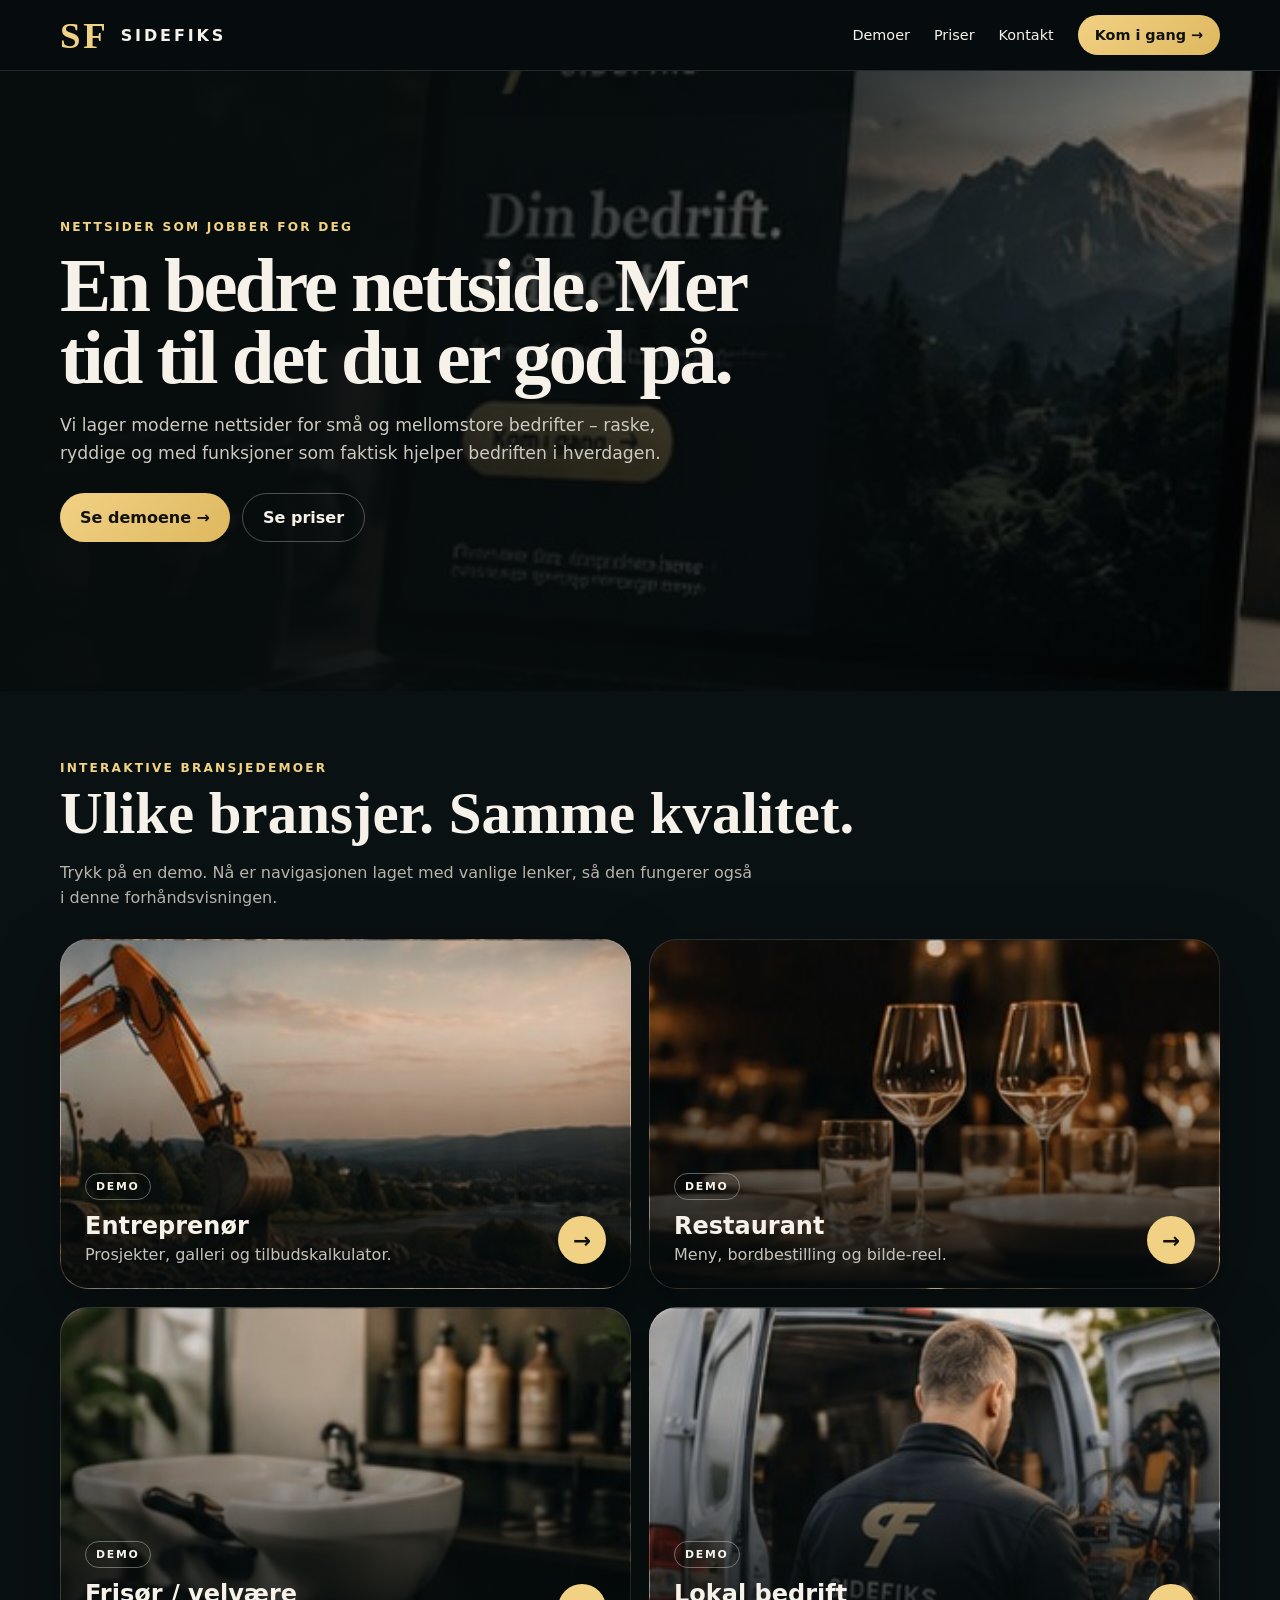
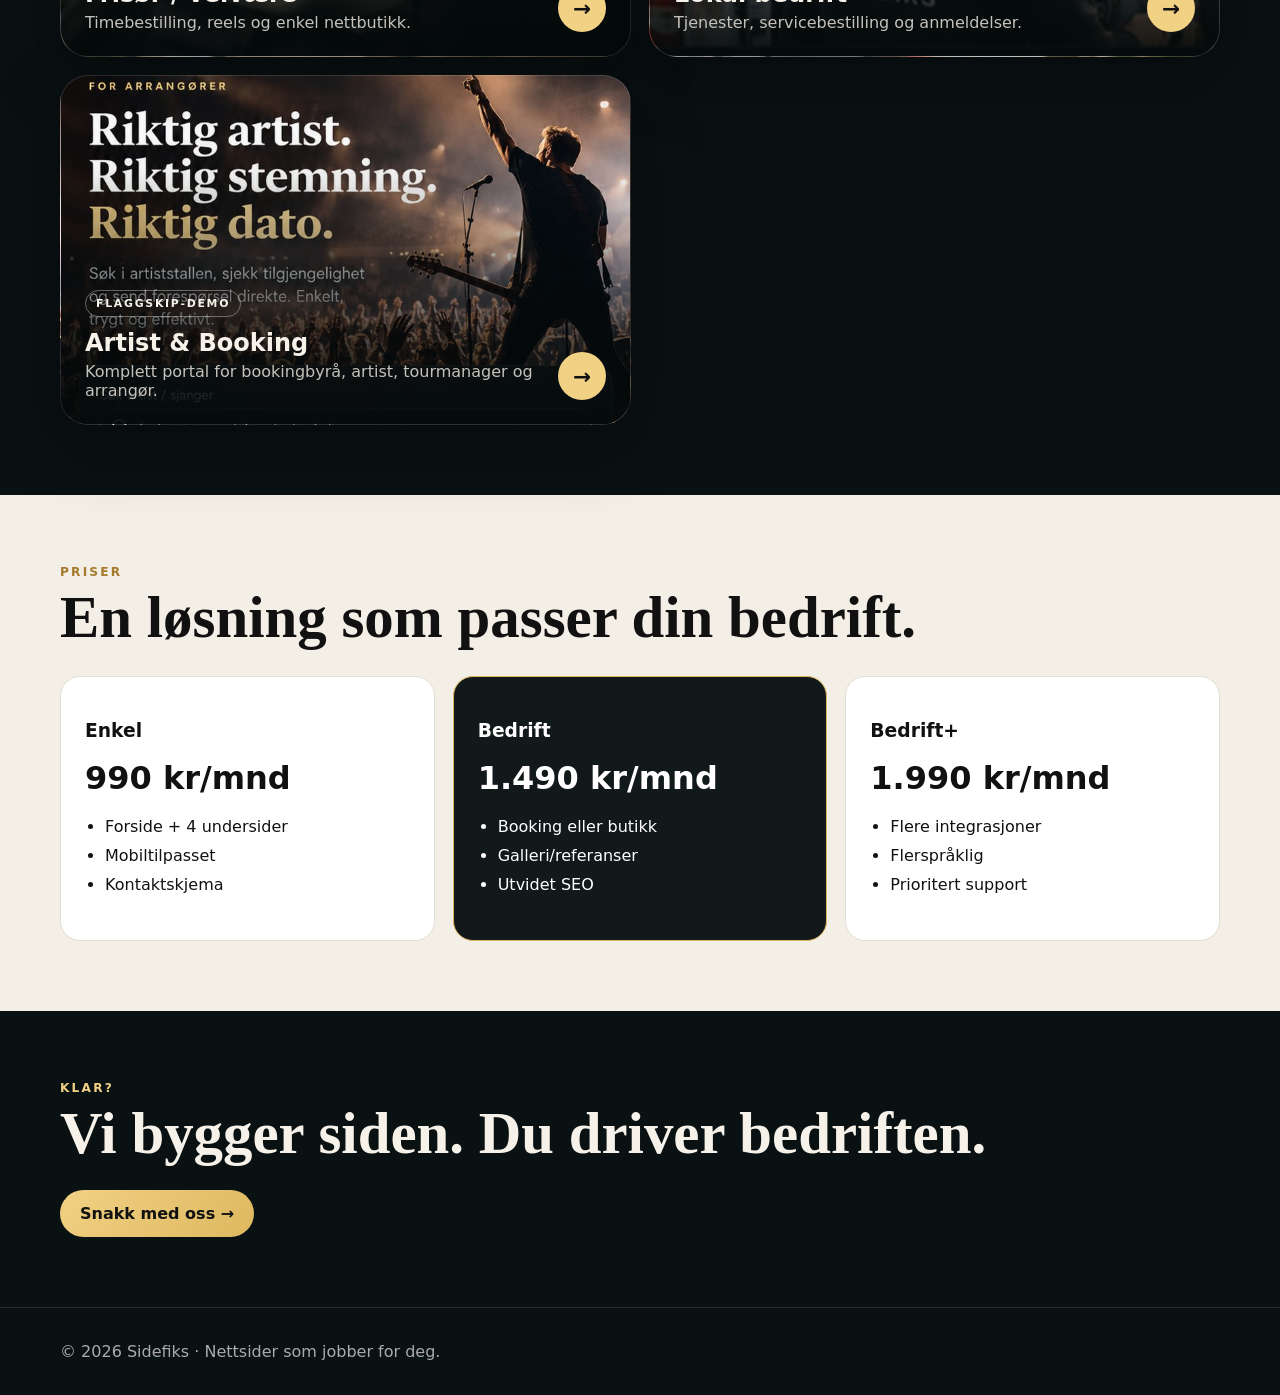
==== commit cc99b9b0: "Add files via upload" ====
--- a/index.html
+++ b/index.html
@@ -27,6 +27,9 @@
 <a class="demo-card" href="#restaurant" style="background-image:url('[data-uri]')"><div class="content"><div><span class="tag">DEMO</span><h3>Restaurant</h3><p>Meny, bordbestilling og bilde-reel.</p></div><span class="arrow">→</span></div></a>
 <a class="demo-card" href="#salong" style="background-image:url('[data-uri]')"><div class="content"><div><span class="tag">DEMO</span><h3>Frisør / velvære</h3><p>Timebestilling, reels og enkel nettbutikk.</p></div><span class="arrow">→</span></div></a>
 <a class="demo-card" href="#lokal" style="background-image:url('[data-uri]')"><div class="content"><div><span class="tag">DEMO</span><h3>Lokal bedrift</h3><p>Tjenester, servicebestilling og anmeldelser.</p></div><span class="arrow">→</span></div></a>
+<a class="demo-card" href="booking-demo.html" style="background-image:url('[data-uri]')">
+<div class="content"><div><span class="tag">FLAGGSKIP-DEMO</span><h3>Artist & Booking</h3><p>Komplett portal for bookingbyrå, artist, tourmanager og arrangør.</p></div><span class="arrow">→</span></div></a>
+
 </div></div></section>
 
 <section class="section light" id="priser"><div class="wrap"><div class="kicker" style="color:#a57a2c">Priser</div><h2>En løsning som passer din bedrift.</h2><div class="prices"><div class="price"><h3>Enkel</h3><b>990 kr/mnd</b><ul><li>Forside + 4 undersider</li><li>Mobiltilpasset</li><li>Kontaktskjema</li></ul></div><div class="price featured"><h3>Bedrift</h3><b>1.490 kr/mnd</b><ul><li>Booking eller butikk</li><li>Galleri/referanser</li><li>Utvidet SEO</li></ul></div><div class="price"><h3>Bedrift+</h3><b>1.990 kr/mnd</b><ul><li>Flere integrasjoner</li><li>Flerspråklig</li><li>Prioritert support</li></ul></div></div></div></section>
